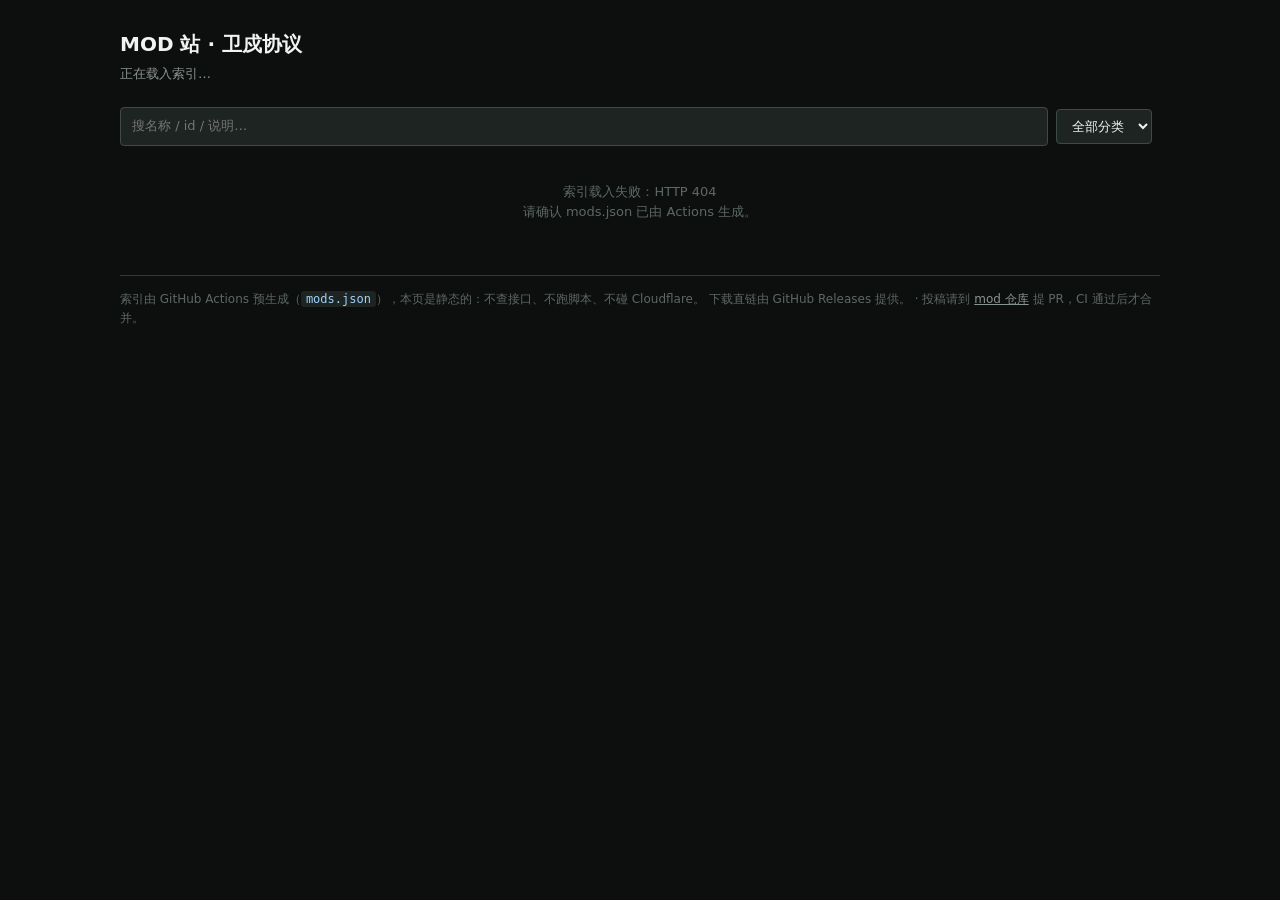
==== site/index.html @ d600163d "chore: site/index.html" ====
<!doctype html>
<html lang="zh-CN">
<head>
<meta charset="utf-8">
<meta name="viewport" content="width=device-width,initial-scale=1">
<title>MOD 站 · 卫戍协议</title>
<meta name="description" content="卫戍协议工坊包（mod）索引：查看、筛选、搜索、下载。">
<style>
/* 配色沿用 dl 站 / mod 站的既有主题（--mint-500:#4ed8af / --bg-0:#0c0f0e），保持一致观感 */
:root{
  color-scheme:dark;
  --mint-500:#4ed8af; --mint-400:#59f4ca; --mint-600:#35d8b4;
  --bg-0:#0c0f0e; --bg-1:#141816; --bg-2:#1e2421; --bg-3:#252c29;
  --line:#2f3a35; --line-2:#3e4b45;
  --text-hi:#f2f2f2; --text-md:#c3cbc7; --text-lo:#8a948f; --text-dim:#5d6863;
  --text-on-mint:#06110d;
  --gold:#ffc600; --amber:#f6a329; --red:#e73118; --ice:#9fd4ff;
  --font-cjk:system-ui,-apple-system,"Segoe UI","PingFang SC","Microsoft YaHei","Noto Sans CJK SC",sans-serif;
  --font-mono:"Cascadia Mono",ui-monospace,Consolas,monospace;
  --radius:4px;
}
*{box-sizing:border-box}
body{margin:0;padding:0;background:var(--bg-0);color:var(--text-md);
  font:14px/1.6 var(--font-cjk)}
main{max-width:1080px;margin:0 auto;padding:28px 20px 64px}
h1{font-size:20px;margin:0 0 4px;color:var(--text-hi)}
p.sub{margin:0 0 22px;color:var(--text-lo);font-size:13px}

/* 角标卡片：两站共用的 .panel + 括号角标形态 */
.panel{background:var(--bg-1);border:1px solid var(--line);border-radius:var(--radius);padding:14px 16px;margin:0 0 14px}
.brackets{position:relative}
.brackets::before,.brackets::after{content:"";position:absolute;width:10px;height:10px;border:2px solid var(--mint-500)}
.brackets::before{top:-1px;left:-1px;border-right:0;border-bottom:0}
.brackets::after{bottom:-1px;right:-1px;border-left:0;border-top:0}

/* 控制条 */
.controls{display:flex;gap:8px;flex-wrap:wrap;align-items:center;margin:0 0 16px}
input[type=search],select{
  background:var(--bg-2);border:1px solid var(--line-2);color:var(--text-hi);
  padding:8px 11px;border-radius:var(--radius);font:inherit;font-size:13px}
input[type=search]{flex:1;min-width:180px}
input[type=search]:focus,select:focus{outline:1px solid var(--mint-600)}
.count{color:var(--text-lo);font-size:12px}

/* 列表 = 分组 section + 卡片堆叠（沿用 mod 站形态） */
section{margin:0 0 22px}
section > h2{font-size:13px;color:var(--mint-400);margin:0 0 10px;letter-spacing:.05em}
.card{background:var(--bg-1);border:1px solid var(--line);border-radius:var(--radius);
  padding:12px 14px;margin:0 0 10px;display:grid;grid-template-columns:1fr auto;gap:10px}
.card h3{margin:0 0 4px;font-size:14px;color:var(--text-hi);font-weight:600}
.meta{font-size:12px;color:var(--text-lo);display:flex;gap:10px;flex-wrap:wrap;margin:0 0 6px}
.note{font-size:12.5px;color:var(--text-md);margin:4px 0 0;white-space:pre-wrap}
.right{text-align:right;display:flex;flex-direction:column;gap:6px;align-items:flex-end}
.size{font:12px var(--font-mono);color:var(--text-lo)}
a.dl{
  display:inline-block;padding:6px 14px;border-radius:var(--radius);
  border:1px solid var(--mint-600);background:var(--bg-2);color:var(--mint-400);
  text-decoration:none;font-size:13px;white-space:nowrap}
a.dl:hover{background:var(--mint-600);color:var(--text-on-mint)}
.tag{display:inline-block;padding:1px 7px;border-radius:20px;font-size:11px;
  border:1px solid var(--line-2);color:var(--text-lo)}
.tag.functional{border-color:var(--mint-600);color:var(--mint-400)}
.tag.documentation{border-color:var(--line-2);color:var(--text-lo)}
.tag.unknown{border-color:var(--amber);color:var(--amber)}
code{font:12px var(--font-mono);background:var(--bg-2);padding:1px 5px;border-radius:3px;color:var(--ice)}
details{margin-top:6px}
summary{cursor:pointer;color:var(--text-lo);font-size:12px}
summary:hover{color:var(--mint-400)}
.empty{color:var(--text-dim);font-size:13px;padding:20px 0;text-align:center}
footer{margin-top:32px;padding-top:14px;border-top:1px solid var(--line);
  color:var(--text-dim);font-size:12px}
footer a{color:var(--text-lo)}
@media(max-width:640px){.card{grid-template-columns:1fr}.right{align-items:flex-start;text-align:left}}
</style>
</head>
<body>
<main>
  <h1>MOD 站 · 卫戍协议</h1>
  <p class="sub" id="sub">正在载入索引…</p>

  <div class="controls">
    <input type="search" id="q" placeholder="搜名称 / id / 说明…" autocomplete="off">
    <select id="cat">
      <option value="">全部分类</option>
      <option value="functional">真功能</option>
      <option value="documentation">说明包</option>
      <option value="unknown">未核实</option>
    </select>
    <span class="count" id="count"></span>
  </div>

  <div id="list"><div class="empty">载入中…</div></div>

  <footer>
    索引由 GitHub Actions 预生成（<code>mods.json</code>），本页是静态的：不查接口、不跑脚本、不碰 Cloudflare。
    下载直链由 <span id="store"></span> 提供。
    · 投稿请到 <a id="repo" href="#">mod 仓库</a> 提 PR，CI 通过后才合并。
  </footer>
</main>

<script>
// 纯静态：只读一个预生成的 mods.json，不做运行时 API 调用。
// 理由（审计结论）：浏览器的匿名 api.github.com 只有 60 次/小时，且 raw 可达性按 URL 波动；
// 把 API 调用挪到 Actions 侧（GITHUB_TOKEN 1000/h），浏览器只读静态文件 —— 省额度也稳。
const CFG = window.MODSITE || {};
const STORE = CFG.store || 'GitHub Releases';
document.getElementById('store').textContent = STORE;
if (CFG.repo) { const a = document.getElementById('repo'); a.href = 'https://github.com/' + CFG.repo; a.textContent = CFG.repo; }

const esc = (s) => String(s ?? '').replace(/[&<>"']/g, (c) => ({ '&':'&amp;', '<':'&lt;', '>':'&gt;', '"':'&quot;', "'":'&#39;' }[c]));
const mb = (n) => (Number(n) / 1048576).toFixed(1) + ' MiB';

const CAT_ORDER = ['functional', 'documentation', 'unknown'];
const CAT_TITLE = { functional: '真功能', documentation: '说明包', unknown: '未核实' };

let ALL = [];

function card(m) {
  const cat = m.category || 'unknown';
  const sha = (m.sha256 || '').slice(0, 16);
  return `<div class="card">
    <div>
      <h3>${esc(m.name || m.id)}</h3>
      <div class="meta">
        <span class="tag ${esc(cat)}">${esc(CAT_TITLE[cat] || cat)}</span>
        ${m.version ? `<span>v${esc(m.version)}</span>` : ''}
        ${m.id ? `<code>${esc(m.id)}</code>` : ''}
        ${m.fileCount ? `<span>${esc(m.fileCount)} 个文件</span>` : ''}
      </div>
      ${m.note || m.notes ? `<p class="note">${esc((m.notes || m.note || '').slice(0, 300))}</p>` : ''}
      ${sha ? `<details><summary>SHA256</summary><code>${esc(m.sha256)}</code></details>` : ''}
    </div>
    <div class="right">
      <span class="size">${m.sizeBytes ? mb(m.sizeBytes) : ''}</span>
      ${m.download ? `<a class="dl" href="${esc(m.download)}">下载</a>` : ''}
    </div>
  </div>`;
}

function render() {
  const q = (document.getElementById('q').value || '').trim().toLowerCase();
  const cat = document.getElementById('cat').value;
  const hit = ALL.filter((m) => {
    if (cat && (m.category || 'unknown') !== cat) return false;
    if (!q) return true;
    return [m.id, m.name, m.note, m.notes, m.packId].filter(Boolean).join(' ').toLowerCase().includes(q);
  });
  // 按分类分组，沿用 mod 站「列表按类目分段」的信息架构
  const groups = CAT_ORDER.map((c) => ({ c, items: hit.filter((m) => (m.category || 'unknown') === c) }))
    .filter((g) => g.items.length);
  const list = document.getElementById('list');
  document.getElementById('count').textContent = `共 ${hit.length} 个（总 ${ALL.length}）`;
  if (!hit.length) { list.innerHTML = '<div class="empty">没有匹配的 mod</div>'; return; }
  list.innerHTML = groups.map((g) =>
    `<section><h2>${esc(CAT_TITLE[g.c])}（${g.items.length}）</h2>${g.items.map(card).join('')}</section>`).join('');
}

(async () => {
  try {
    const r = await fetch('mods.json', { cache: 'no-store' });
    if (!r.ok) throw new Error('HTTP ' + r.status);
    const j = await r.json();
    ALL = Array.isArray(j) ? j : (j.mods || []);
    document.getElementById('sub').textContent =
      `${ALL.length} 个工坊包 · 索引由 Actions 预生成 · 下载走 ${STORE}`;
    render();
  } catch (e) {
    document.getElementById('list').innerHTML =
      '<div class="empty">索引载入失败：' + esc(String(e.message || e)) + '<br>请确认 mods.json 已由 Actions 生成。</div>';
  }
})();

document.getElementById('q').addEventListener('input', render);
document.getElementById('cat').addEventListener('change', render);
</script>
</body>
</html>
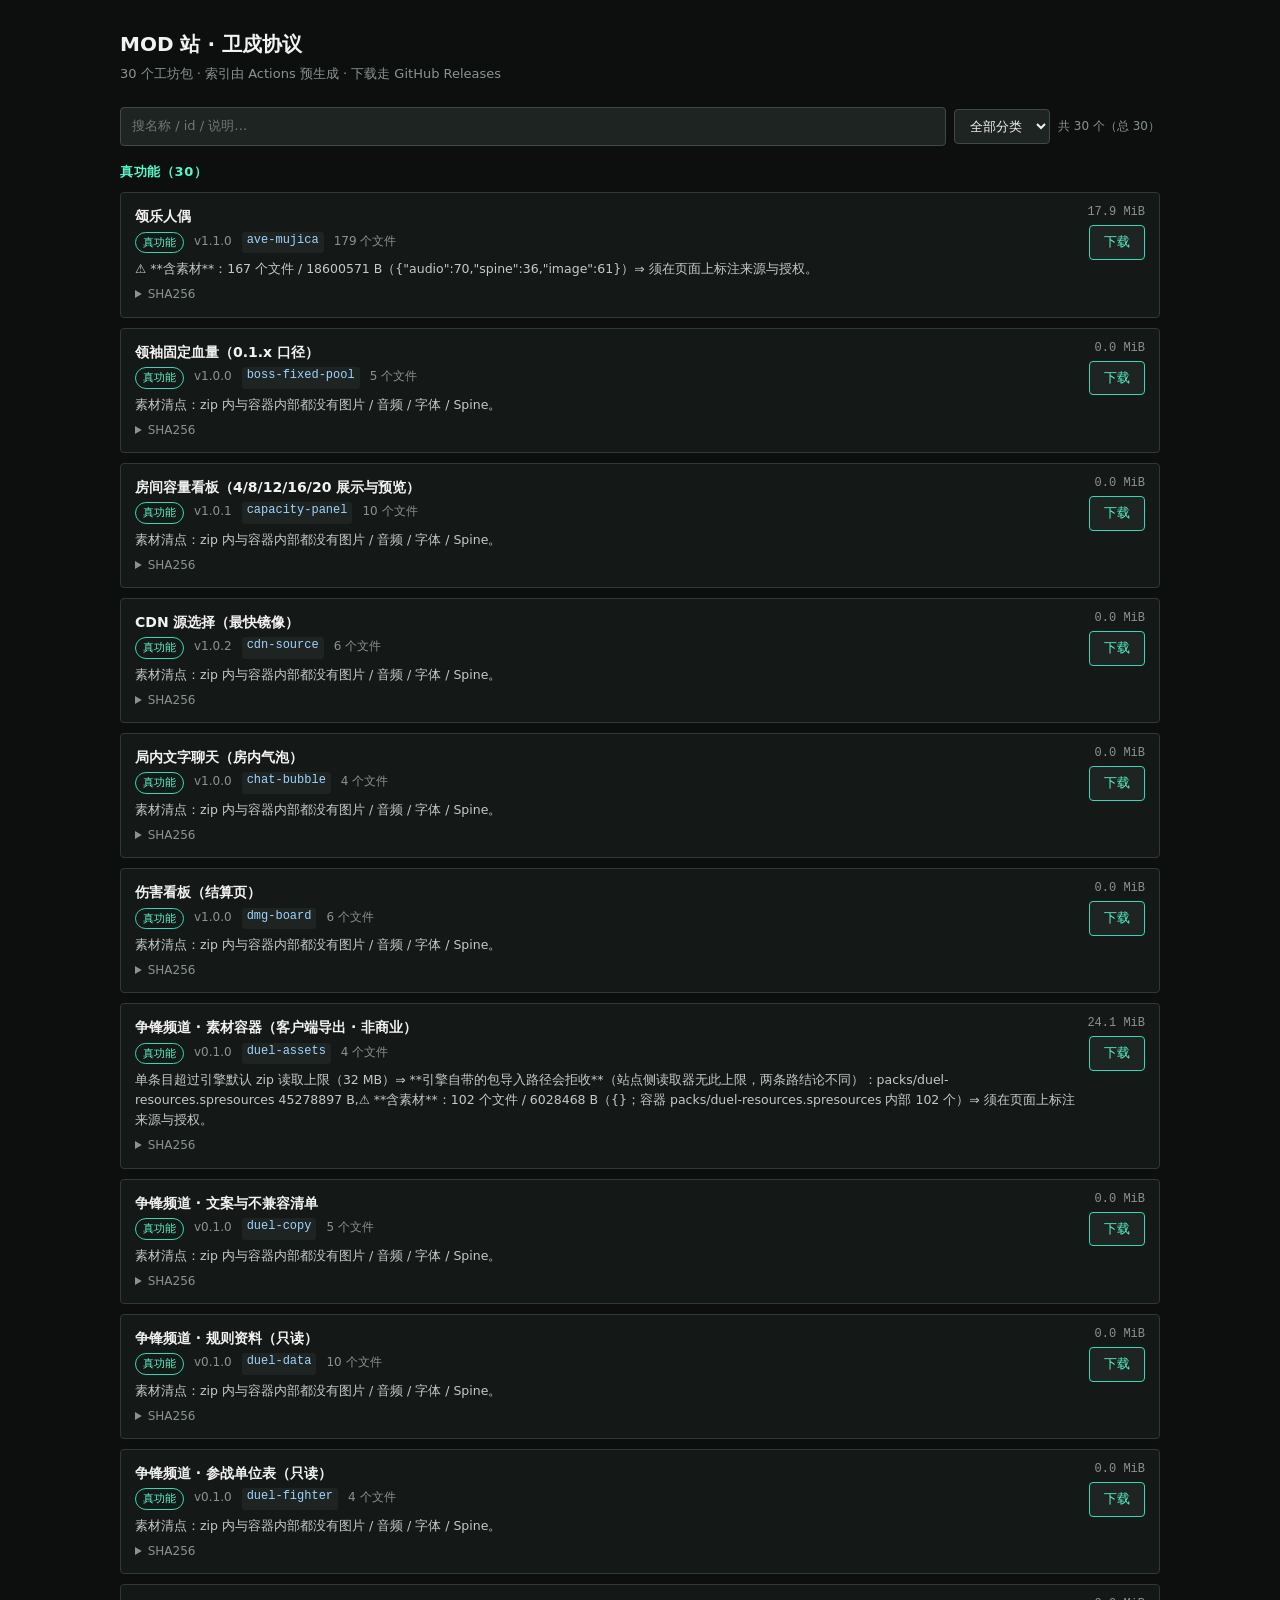
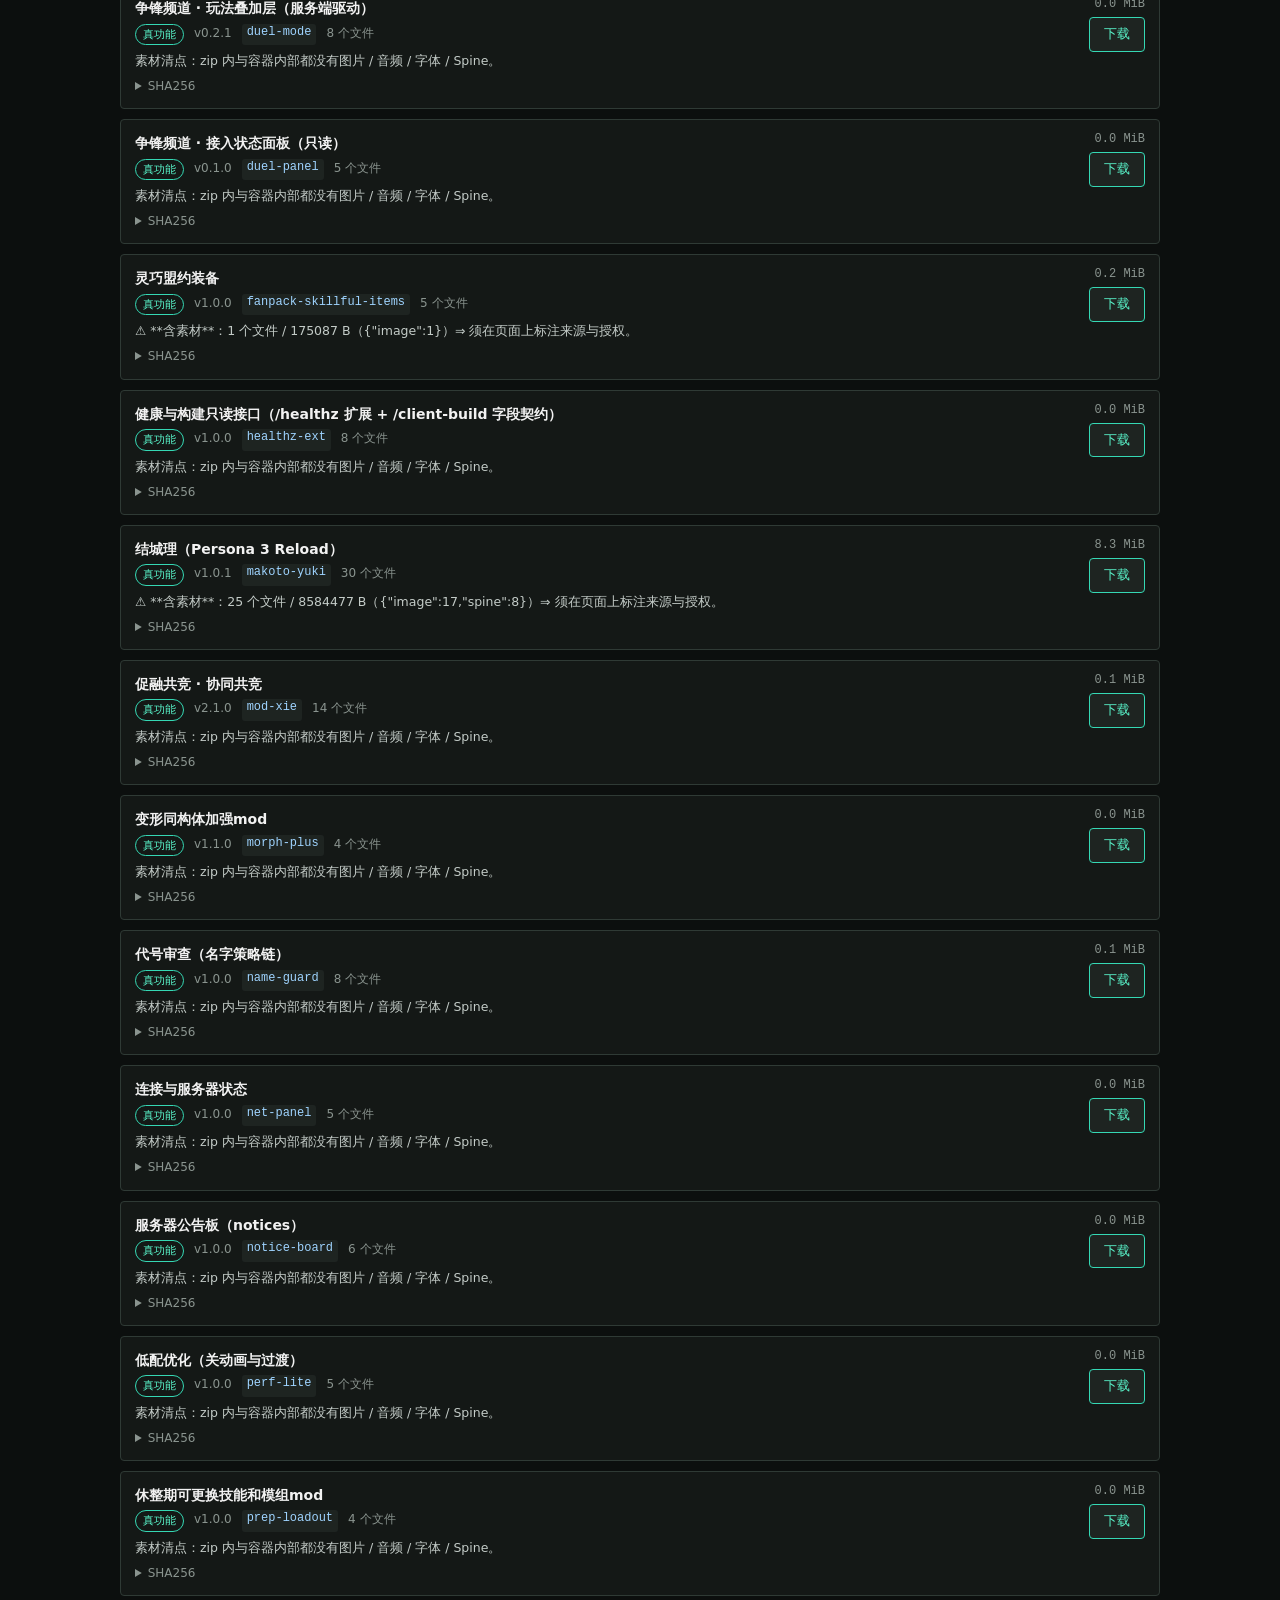
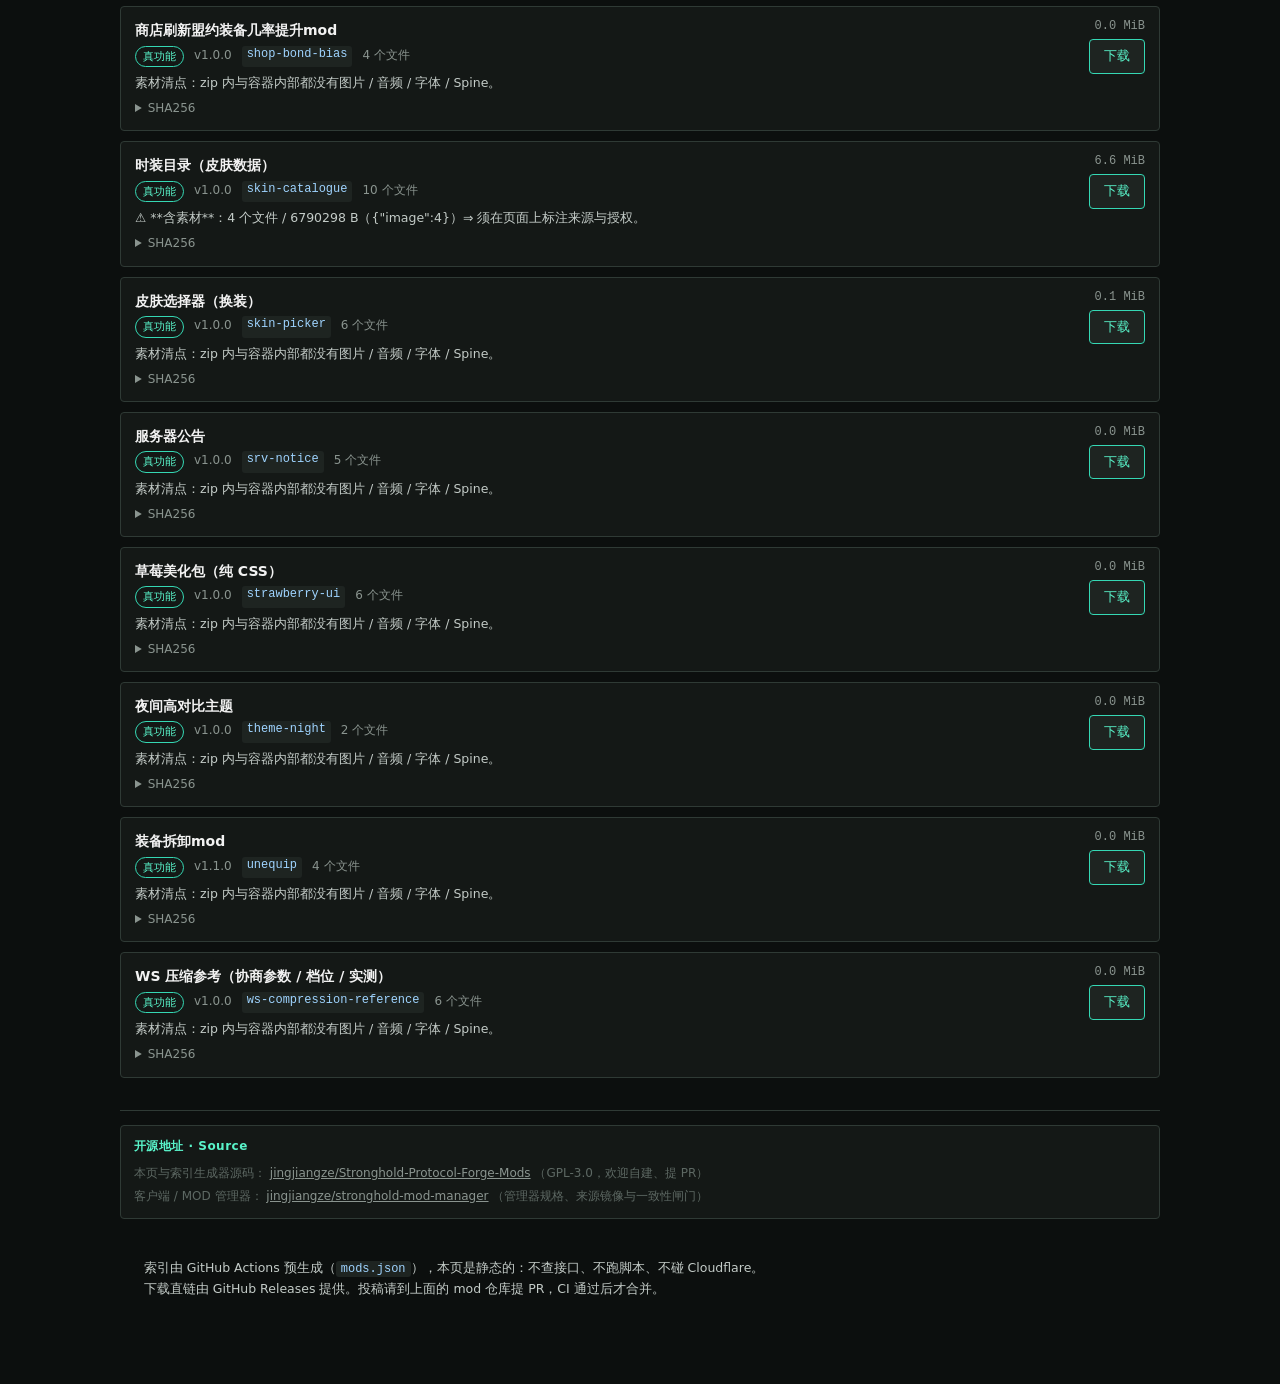
==== commit 9aba6124: "chore: site/index.html" ====
--- a/site/index.html
+++ b/site/index.html
@@ -68,8 +68,14 @@
 summary:hover{color:var(--mint-400)}
 .empty{color:var(--text-dim);font-size:13px;padding:20px 0;text-align:center}
 footer{margin-top:32px;padding-top:14px;border-top:1px solid var(--line);
-  color:var(--text-dim);font-size:12px}
+  color:var(--text-dim);font-size:12px;display:flex;flex-direction:column;gap:12px}
 footer a{color:var(--text-lo)}
+footer a:hover{color:var(--mint-400)}
+footer .src{border:1px solid var(--line);border-radius:var(--radius);padding:11px 13px;background:var(--bg-1)}
+footer .src b{display:block;color:var(--mint-400);font-size:12px;letter-spacing:.04em;margin-bottom:6px}
+footer .srcline{line-height:1.9}
+footer .note{line-height:1.7}
+footer .dim{color:var(--text-dim)}
 @media(max-width:640px){.card{grid-template-columns:1fr}.right{align-items:flex-start;text-align:left}}
 </style>
 </head>
@@ -88,13 +94,24 @@
     </select>
     <span class="count" id="count"></span>
   </div>
-
   <div id="list"><div class="empty">载入中…</div></div>
 
   <footer>
-    索引由 GitHub Actions 预生成（<code>mods.json</code>），本页是静态的：不查接口、不跑脚本、不碰 Cloudflare。
-    下载直链由 <span id="store"></span> 提供。
-    · 投稿请到 <a id="repo" href="#">mod 仓库</a> 提 PR，CI 通过后才合并。
+    <div class="src">
+      <b>开源地址 · Source</b>
+      <div class="srcline">
+        本页与索引生成器源码：
+        <a id="repo" href="#">mod 仓库</a>
+        <span class="dim">（GPL-3.0，欢迎自建、提 PR）</span><br>
+        客户端 / MOD 管理器：
+        <a id="mgr" href="#">stronghold-mod-manager</a>
+        <span class="dim">（管理器规格、来源镜像与一致性闸门）</span>
+      </div>
+    </div>
+    <div class="note">
+      索引由 GitHub Actions 预生成（<code>mods.json</code>），本页是静态的：不查接口、不跑脚本、不碰 Cloudflare。
+      下载直链由 <span id="store"></span> 提供。投稿请到上面的 mod 仓库提 PR，CI 通过后才合并。
+    </div>
   </footer>
 </main>
 
@@ -102,10 +119,25 @@
 // 纯静态：只读一个预生成的 mods.json，不做运行时 API 调用。
 // 理由（审计结论）：浏览器的匿名 api.github.com 只有 60 次/小时，且 raw 可达性按 URL 波动；
 // 把 API 调用挪到 Actions 侧（GITHUB_TOKEN 1000/h），浏览器只读静态文件 —— 省额度也稳。
-const CFG = window.MODSITE || {};
-const STORE = CFG.store || 'GitHub Releases';
-document.getElementById('store').textContent = STORE;
-if (CFG.repo) { const a = document.getElementById('repo'); a.href = 'https://github.com/' + CFG.repo; a.textContent = CFG.repo; }
+// 站点配置。刻意写死而不是读外部配置：多一次请求就多一个失败点，而这里两个值几乎不会变。
+const CFG = {
+  store: 'GitHub Releases',
+  repo: 'jingjiangze/Stronghold-Protocol-Forge-Mods',   // 本页 + 索引生成器源码（GPL-3.0）
+  managerRepo: 'jingjiangze/stronghold-mod-manager',     // 客户端 / MOD 管理器
+};
+document.getElementById('store').textContent = CFG.store;
+{
+  const a = document.getElementById('repo');
+  a.href = 'https://github.com/' + CFG.repo;
+  a.textContent = CFG.repo;
+  // 开源地址要写在页面上（用户口径 2026-10-20）：标题里也带一份，收藏/分享时看得见。
+  document.title = 'MOD 站 · 卫戍协议 · ' + CFG.repo;
+}
+{
+  const a = document.getElementById('mgr');
+  a.href = 'https://github.com/' + CFG.managerRepo;
+  a.textContent = CFG.managerRepo;
+}
 
 const esc = (s) => String(s ?? '').replace(/[&<>"']/g, (c) => ({ '&':'&amp;', '<':'&lt;', '>':'&gt;', '"':'&quot;', "'":'&#39;' }[c]));
 const mb = (n) => (Number(n) / 1048576).toFixed(1) + ' MiB';
@@ -162,7 +194,7 @@
     const j = await r.json();
     ALL = Array.isArray(j) ? j : (j.mods || []);
     document.getElementById('sub').textContent =
-      `${ALL.length} 个工坊包 · 索引由 Actions 预生成 · 下载走 ${STORE}`;
+      `${ALL.length} 个工坊包 · 索引由 Actions 预生成 · 下载走 ${CFG.store}`;
     render();
   } catch (e) {
     document.getElementById('list').innerHTML =
